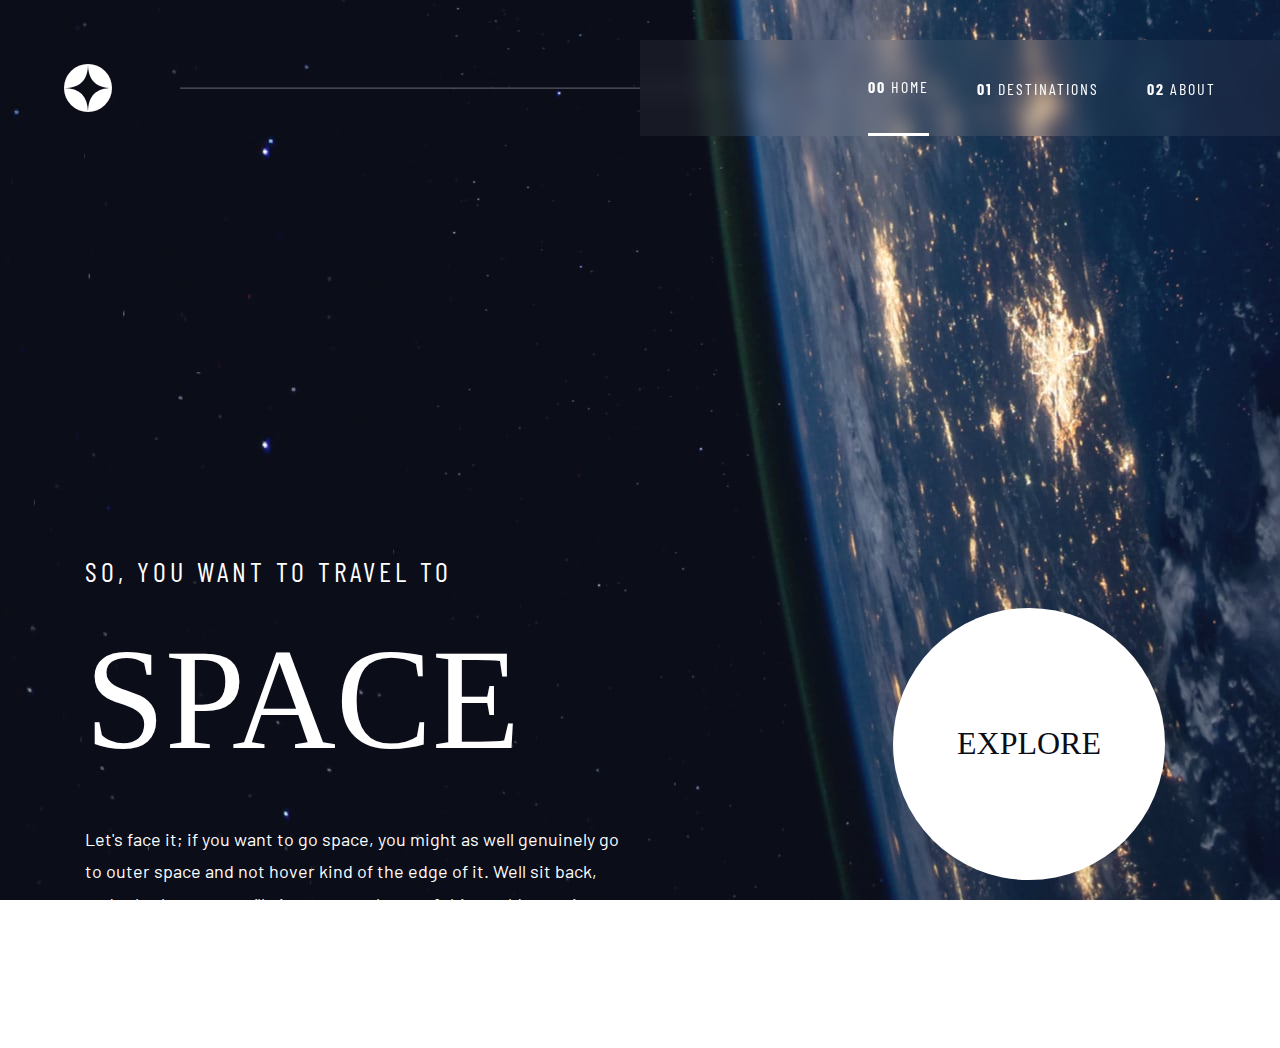
==== index.html @ 96f7bd8d "finishing home (not including hover, active)" ====
<!DOCTYPE html>
<html lang="en">
<head>
  <meta charset="UTF-8">
  <meta name="viewport" content="width=device-width, initial-scale=1.0">

  <link rel="icon" type="image/png" sizes="32x32" href="./assets/favicon-32x32.png">
  <link rel="stylesheet" href="./style/variable.css">
  <link rel="stylesheet" href="./style/header.css">
  <link rel="stylesheet" href="./style/index.css">
  <link rel="preconnect" href="https://fonts.googleapis.com">
  <link rel="preconnect" href="https://fonts.gstatic.com" crossorigin>
  <link href="https://fonts.googleapis.com/css2?family=Barlow+Condensed:ital,wght@0,100;0,200;0,300;0,400;0,500;0,600;0,700;0,800;0,900;1,100;1,200;1,300;1,400;1,500;1,600;1,700;1,800;1,900&family=Barlow:ital,wght@0,100;0,200;0,300;0,400;0,500;0,600;0,700;0,800;0,900;1,100;1,200;1,300;1,400;1,500;1,600;1,700;1,800;1,900&family=Bellefair&display=swap" rel="stylesheet">
  <title>Frontend Mentor | Space tourism website</title>
</head>
<body>
  <header>
    <div class="header_logo">
      <img class="logo" src="starter-code/assets/shared/logo.svg" alt="logo">
      <hr>
    </div>
    <nav>
      <ul class="nav-list">
        <li class="js-is-active"><a class="nav-button" href="#"><span class="numb">00</span> HOME</a></li>
        <li><a class="nav-button" href="#"><span class="numb">01</span> DESTINATIONS</a></li>
        <li><a class="nav-button" href="#"><span class="numb">02</span> ABOUT</a></li>
      </ul>
    </nav>
  </header>

  <main>
    <div class="hero">
      <div class="second-hero-container">
        <div class="text">
          <p class="upper">SO, YOU WANT TO TRAVEL TO</p>
          <P class="middle">SPACE</P>
          <P class="description">Let's face it; if you want to go space, you might as well genuinely go to outer space and not hover kind of the edge of it. Well sit back, and relax because we'll give you a truly out of this world experience</P>
        </div>
        <div class="explore-button-container">
          <button class="explore">EXPLORE</button>
        </div>
      </div>
    </div>
  </main>
</body>
</html>
---- style/variable.css ----
/* Reset CSS */
* {
  margin: 0;
  padding: 0;
  box-sizing: border-box;
}

html, body {
  width: 100%;
  height: 100%;
  font-family: Arial, sans-serif;
}

img {
  max-width: 100%;
  height: auto;
  display: block;
}

ul, ol {
  list-style: none;
}

a {
  text-decoration: none;
  color: inherit;
}

button {
  background: none;
  border: none;
  cursor: pointer;
}

input, textarea {
  font-family: inherit;
}

/* setup color and spacing */

:root {
  --white : #FFFFFF;
  --blue-900 : #0B0D17;
  --blue-300 : #D0D6F9;

  /* text preset 1 */
  --text-preset-1-font : bellefaire;
  --text-preset-1-size : 144px;
  --text-preset-1-weight : 400;
  --text-preset-1-line-height : 171.9%;
  --text-preset-1-letter-spacing : 0px;

  /* text preset 2 */
  --text-preset-2-font : bellefaire;
  --text-preset-2-size : 100px;
  --text-preset-2-weight : 400;
  --text-preset-2-line-height : 114.6%;
  --text-preset-2-letter-spacing : 0px;

  /* text preset 3 */
  --text-preset-3-font : bellefaire;
  --text-preset-3-size : 56px;
  --text-preset-3-weight : 400;
  --text-preset-3-line-height : 64.2%;
  --text-preset-3-letter-spacing : 0px;

  /* text preset 4 */
  --text-preset-4-font : bellefaire;
  --text-preset-4-size : 32px;
  --text-preset-4-weight : 400;
  --text-preset-4-line-height : 36.7%;
  --text-preset-4-letter-spacing : 0px;

  /* text preset 5 */
  --text-preset-5-font : 'barlow condensed';
  --text-preset-5-size : 28px;
  --text-preset-5-weight : 400;
  --text-preset-5-line-height : 33.6%;
  --text-preset-5-letter-spacing : 4px;

  /* text preset 6 */
  --text-preset-6-font : bellefaire;
  --text-preset-6-size : 28px;
  --text-preset-6-weight : 400;
  --text-preset-6-line-height : 32.1%;
  --text-preset-6-letter-spacing : 0px;

  /* text preset 7 */
  --text-preset-7-font : 'barlow condensed';
  --text-preset-7-size : 14px;
  --text-preset-7-weight : 400;
  --text-preset-7-line-height : 16.8%;
  --text-preset-7-letter-spacing : 2px;

  /* text preset 8 */
  --text-preset-8-font : 'barlow condensed';
  --text-preset-8-size : 16px;
  --text-preset-8-weight : 400;
  --text-preset-8-line-height : 19.2%;
  --text-preset-8-letter-spacing : 2px;

  /* text preset 9 */
  --text-preset-9-font : barlow;
  --text-preset-9-size : 18px;
  --text-preset-9-weight : 400;
  --text-preset-9-line-height : 180%;
  --text-preset-9-letter-spacing : 0px;
}

/* setup spacing  */

.container {
  margin: 0 auto;
  padding: 0 24px;
}
@media (min-width: 1600px) {
 .contaner{
    padding: 0 128px;
 }
}
@media (min-width: 1200px) {
 .contaner{
    padding: 0 96px;
 }
}
@media (min-width: 1000px) {
 .contaner{
    padding: 0 80px;
 }
}
@media (min-width: 800px) {
 .contaner{
    padding: 0 64px;
 }
}
@media (min-width: 600px) {
 .contaner{
    padding: 0 48px;
 }
}
@media (min-width: 500px) {
 .contaner{
    padding: 0 40px;
 }
}
@media (min-width: 400px) {
 .contaner{
    padding: 0 32px;
 }
}
@media (min-width: 300px) {
 .contaner{
    padding: 0 24px;
 }
}
@media (min-width: 200px) {
 .contaner{
    padding: 0 16px;
 }
}
---- style/header.css ----
/* header - start */
header {
  display: flex;
  justify-content: space-between;
  align-items: center;
  padding: 24px 0;
  box-sizing: border-box;
  padding-top: 40px;
  position: relative;
}

.header_logo {
  width: 40%;
  display: flex;
  align-items: center;
  justify-content: space-between;
}

.logo {
  margin-left: 64px;
  width: 48px;
  height: 48px;
  cursor: pointer;
}

header hr {
  position: absolute;
  left: 180px;
  height: 1px;
  opacity: 0.25;
  width: 50%;
  z-index: 100px;
}

nav {
  display: flex;
  background-color: rgba(255, 255, 255, 0.05);
  width: 50%;
  height: 96px;
  padding: 0px 64px;
  backdrop-filter: blur(10px);
}

.nav-list {
  display: flex;
  justify-content: flex-end;
  column-gap: 48px;
  width: 100%;
  align-items: center;
}

.nav-list ul {
  display: flex;
  align-items: center;
  column-gap: 48px;
  width: 100%;
}
.nav-list li {
  box-sizing: border-box;
  align-content: center;
  width: fit-content;
  height: 100%;
  font-size: 20px;
  position: relative;
}

.nav-list li::after {
  content: '';
  position: absolute;
  bottom: 0;
  left: 0;
  height: 3px;
  width: 100%;
  background-color: rgba(255, 255, 255, 0.5);
  transform: scaleX(0);
  transition-duration: 0.3s;
}

.nav-list
li:hover::after {
  transform: scaleX(1);
}

.js-is-active {
  border-bottom: 3px solid white;
}

.nav-button {
  font-family: var(--text-preset-8-font);
  font-size: var(--text-preset-8-size);
  font-weight: var(--text-preset-8-weight);
  line-height: var(--text-preset-8-line-height);
  letter-spacing: var(--text-preset-8-letter-spacing);
}

.numb {
  font-weight: bold;
}

/* header - end */
---- style/index.css ----
body {
  background-image: url(../starter-code/assets/home/background-home-desktop.jpg);
  background-size: cover;
  background-position: center;
  background-repeat: no-repeat;
  display: flex;
  flex-direction: column;
  color: white;
}

/* main - start */

main {
  display: flex;
  padding: 128px 0px;
  box-sizing: border-box;
  height: 100%;
  justify-content: center;
  align-items: center;
}

.hero {
  width: 1110px;
  height: 632px;
  display: flex;
  justify-content: space-between;
  align-items: end;
}

.second-hero-container {
  display: flex;
  align-items: center;
}

.text {
  width: 540px;
}

.upper {
  font-family: var(--text-preset-5-font);
  font-size: var(--text-preset-5-size);
  font-weight: var(--text-preset-5-weight);
  line-height: var(--text-preset-5-line-height);
  letter-spacing: var(--text-preset-5-letter-spacing);
}

.middle {
  font-family: var(--text-preset-1-font);
  font-size: var(--text-preset-1-size);
  font-weight: var(--text-preset-1-weight);
  line-height: var(--text-preset-1-line-height);
  letter-spacing: var(--text-preset-1-letter-spacing);
}

.description {
  font-family: var(--text-preset-9-font);
  font-size: var(--text-preset-9-size);
  font-weight: var(--text-preset-9-weight);
  line-height: var(--text-preset-9-line-height);
  letter-spacing: var(--text-preset-9-letter-spacing);
} 

.explore-button-container {
  width: 540px;
  height: 272px;
  display: flex;
  justify-content: flex-end;
  align-items: center;
}

.explore {
  color: var(--blue-900);
  background-color: white;
  border-radius: 999px;
  width: 272px;
  height: 272px;
  font-family: var(--text-preset-4-font);
  font-size: var(--text-preset-4-size);
  font-weight: var(--text-preset-4-weight);
  line-height: var(--text-preset-4-line-height);
  letter-spacing: var(--text-preset-4-letter-spacing);
  transition: outline 0.3s
}

.explore:hover {
  outline: 88px solid hsla(0, 0%, 100%, 0.25);
}
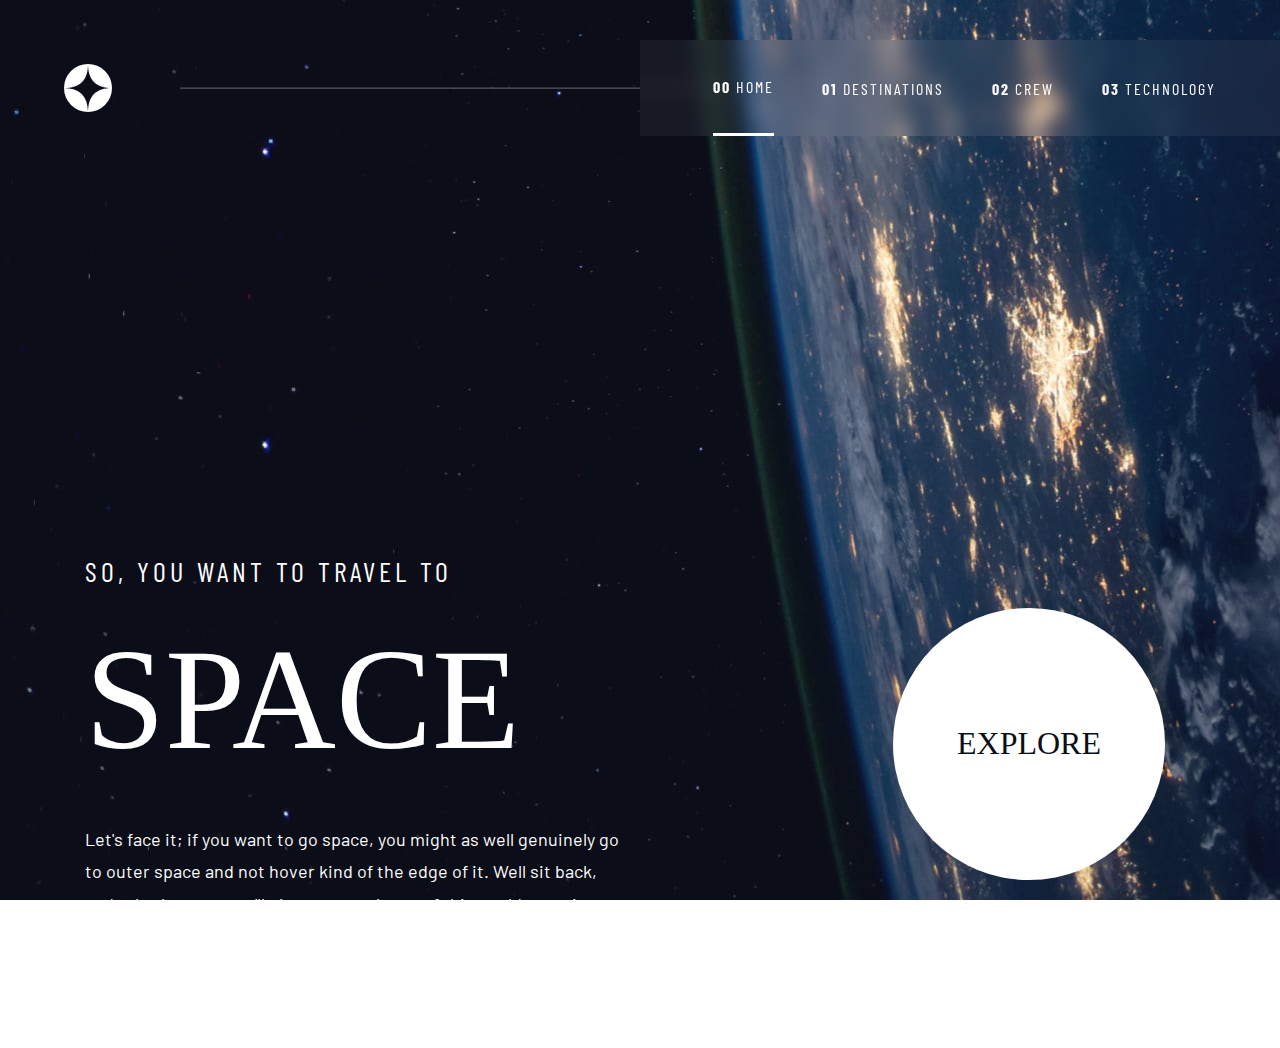
==== commit ef68123c: "make interactifity in destination page." ====
--- a/index.html
+++ b/index.html
@@ -21,9 +21,10 @@
     </div>
     <nav>
       <ul class="nav-list">
-        <li class="js-is-active"><a class="nav-button" href="#"><span class="numb">00</span> HOME</a></li>
-        <li><a class="nav-button" href="#"><span class="numb">01</span> DESTINATIONS</a></li>
-        <li><a class="nav-button" href="#"><span class="numb">02</span> ABOUT</a></li>
+        <li class="js-is-active"><a class="nav-button" href="index.html"><span class="numb">00</span> HOME</a></li>
+        <li><a class="nav-button" href="destinations.html"><span class="numb">01</span> DESTINATIONS</a></li>
+        <li><a class="nav-button" href="#"><span class="numb">02</span> CREW</a></li>
+        <li><a class="nav-button" href="#"><span class="numb">03</span> TECHNOLOGY</a></li>
       </ul>
     </nav>
   </header>
--- a/style/header.css
+++ b/style/header.css
@@ -49,6 +49,14 @@
   align-items: center;
 }
 
+.nav-button {
+  font-family: var(--text-preset-8-font);
+  font-size: var(--text-preset-8-size);
+  font-weight: var(--text-preset-8-weight);
+  line-height: var(--text-preset-8-line-height);
+  letter-spacing: var(--text-preset-8-letter-spacing);
+}
+
 .nav-list ul {
   display: flex;
   align-items: center;
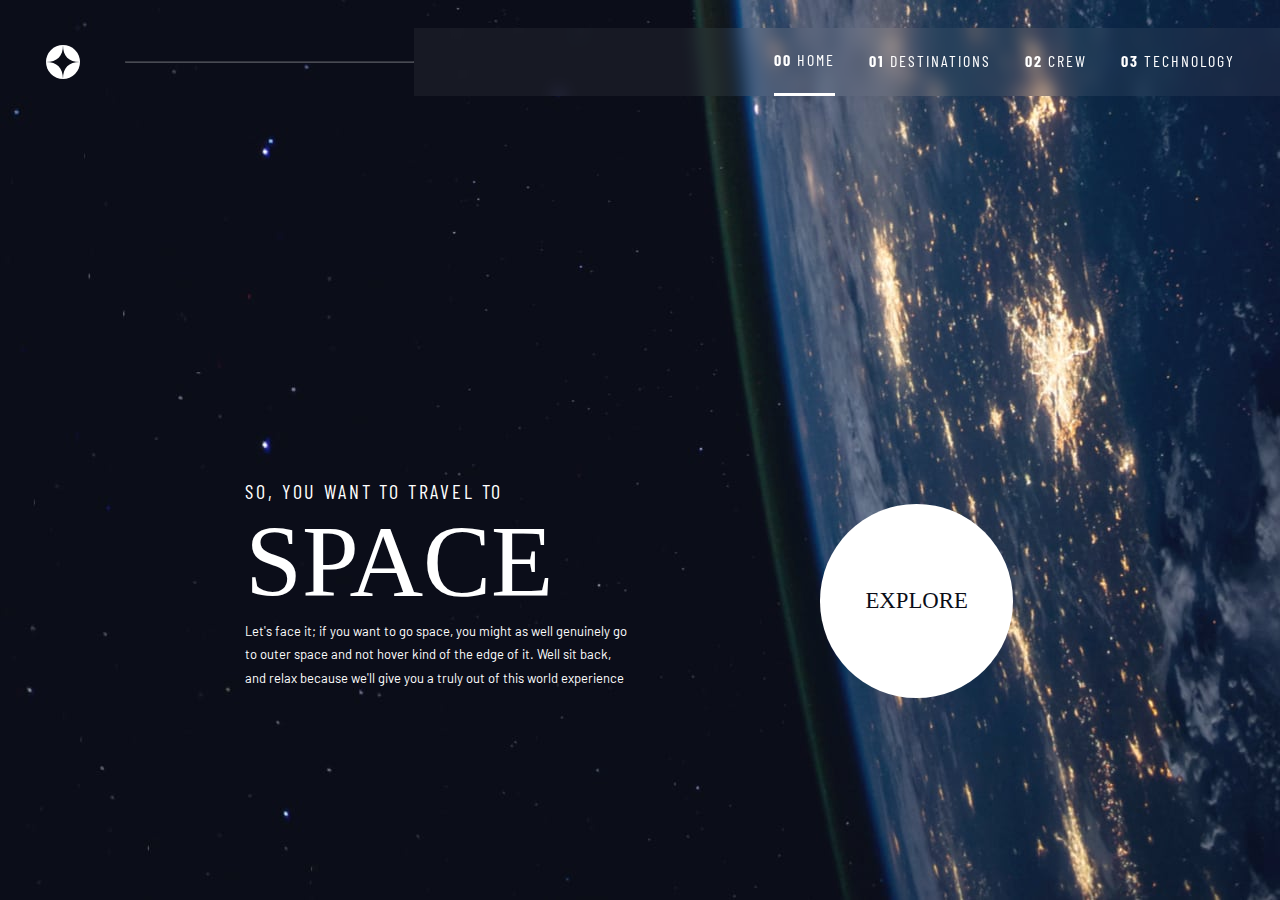
==== commit 50a4fc88: "recreating crew.css" ====
--- a/index.html
+++ b/index.html
@@ -23,7 +23,7 @@
       <ul class="nav-list">
         <li class="js-is-active"><a class="nav-button" href="index.html"><span class="numb">00</span> HOME</a></li>
         <li><a class="nav-button" href="destinations.html"><span class="numb">01</span> DESTINATIONS</a></li>
-        <li><a class="nav-button" href="#"><span class="numb">02</span> CREW</a></li>
+        <li><a class="nav-button" href="crew.html"><span class="numb">02</span> CREW</a></li>
         <li><a class="nav-button" href="#"><span class="numb">03</span> TECHNOLOGY</a></li>
       </ul>
     </nav>
--- a/style/variable.css
+++ b/style/variable.css
@@ -7,7 +7,7 @@
 
 html, body {
   width: 100%;
-  height: 100%;
+  height: 100vh;
   font-family: Arial, sans-serif;
 }
 
--- a/style/header.css
+++ b/style/header.css
@@ -3,58 +3,55 @@
   display: flex;
   justify-content: space-between;
   align-items: center;
-  padding: 24px 0;
+  padding-top: 28px;
   box-sizing: border-box;
-  padding-top: 40px;
-  position: relative;
 }
 
 .header_logo {
-  width: 40%;
+  width: fit-content;
   display: flex;
   align-items: center;
   justify-content: space-between;
+  position: relative;
+  padding-left: 45.51px;
 }
 
 .logo {
-  margin-left: 64px;
-  width: 48px;
-  height: 48px;
+  margin-right: 45.51px;
+  width: 34px;
+  height: 34px;
   cursor: pointer;
 }
 
 header hr {
-  position: absolute;
-  left: 180px;
   height: 1px;
-  opacity: 0.25;
-  width: 50%;
-  z-index: 100px;
+  width: 289px;
+  border-color: rgba(255, 255, 255, 0.25);
 }
 
 nav {
   display: flex;
   background-color: rgba(255, 255, 255, 0.05);
-  width: 50%;
-  height: 96px;
-  padding: 0px 64px;
-  backdrop-filter: blur(10px);
+  flex-grow: 1;
+  height: 68.27px;
+  padding: 0px 45.51px;
+  backdrop-filter: blur(8px);
 }
 
 .nav-list {
   display: flex;
   justify-content: flex-end;
-  column-gap: 48px;
+  column-gap: 34px;
   width: 100%;
   align-items: center;
 }
 
 .nav-button {
-  font-family: var(--text-preset-8-font);
-  font-size: var(--text-preset-8-size);
-  font-weight: var(--text-preset-8-weight);
-  line-height: var(--text-preset-8-line-height);
-  letter-spacing: var(--text-preset-8-letter-spacing);
+  font-family: 'Barlow Condensed';
+  font-size: 11;
+  font-weight: 400;
+  line-height: auto;
+  letter-spacing: 1.92px;
 }
 
 .nav-list ul {
@@ -63,12 +60,11 @@
   column-gap: 48px;
   width: 100%;
 }
-.nav-list li {
+.nav-list li{
   box-sizing: border-box;
   align-content: center;
   width: fit-content;
   height: 100%;
-  font-size: 20px;
   position: relative;
 }
 
--- a/style/index.css
+++ b/style/index.css
@@ -6,13 +6,14 @@
   display: flex;
   flex-direction: column;
   color: white;
+  min-height: 100svh;
 }
 
 /* main - start */
 
 main {
   display: flex;
-  padding: 128px 0px;
+  padding: 91px 0px;
   box-sizing: border-box;
   height: 100%;
   justify-content: center;
@@ -20,8 +21,8 @@
 }
 
 .hero {
-  width: 1110px;
-  height: 632px;
+  width: 789.33px;
+  height: 449.42px;
   display: flex;
   justify-content: space-between;
   align-items: end;
@@ -30,39 +31,41 @@
 .second-hero-container {
   display: flex;
   align-items: center;
+  height: 244px;
 }
 
 .text {
-  width: 540px;
+  width: 384px;
+  height: 100%;
 }
 
 .upper {
   font-family: var(--text-preset-5-font);
-  font-size: var(--text-preset-5-size);
+  font-size: 20px;
   font-weight: var(--text-preset-5-weight);
-  line-height: var(--text-preset-5-line-height);
-  letter-spacing: var(--text-preset-5-letter-spacing);
+  line-height: auto;
+  letter-spacing: 2.84px;
 }
 
 .middle {
   font-family: var(--text-preset-1-font);
-  font-size: var(--text-preset-1-size);
-  font-weight: var(--text-preset-1-weight);
-  line-height: var(--text-preset-1-line-height);
-  letter-spacing: var(--text-preset-1-letter-spacing);
+  font-size: 102px;
+  font-weight: 400;
+  line-height: auto;
+  letter-spacing: 0px;
 }
 
 .description {
   font-family: var(--text-preset-9-font);
-  font-size: var(--text-preset-9-size);
-  font-weight: var(--text-preset-9-weight);
-  line-height: var(--text-preset-9-line-height);
-  letter-spacing: var(--text-preset-9-letter-spacing);
+  font-size: 13px;
+  font-weight: 400;
+  line-height: 180%;
+  letter-spacing: 0px;
 } 
 
 .explore-button-container {
-  width: 540px;
-  height: 272px;
+  width: 384px;
+  height: 193px;
   display: flex;
   justify-content: flex-end;
   align-items: center;
@@ -72,13 +75,13 @@
   color: var(--blue-900);
   background-color: white;
   border-radius: 999px;
-  width: 272px;
-  height: 272px;
+  width: 193.42px;
+  height: 193.42px;
   font-family: var(--text-preset-4-font);
-  font-size: var(--text-preset-4-size);
-  font-weight: var(--text-preset-4-weight);
-  line-height: var(--text-preset-4-line-height);
-  letter-spacing: var(--text-preset-4-letter-spacing);
+  font-size: 22.76px;
+  font-weight: 400;
+  line-height: auto;
+  letter-spacing: 0px;
   transition: outline 0.3s
 }
 
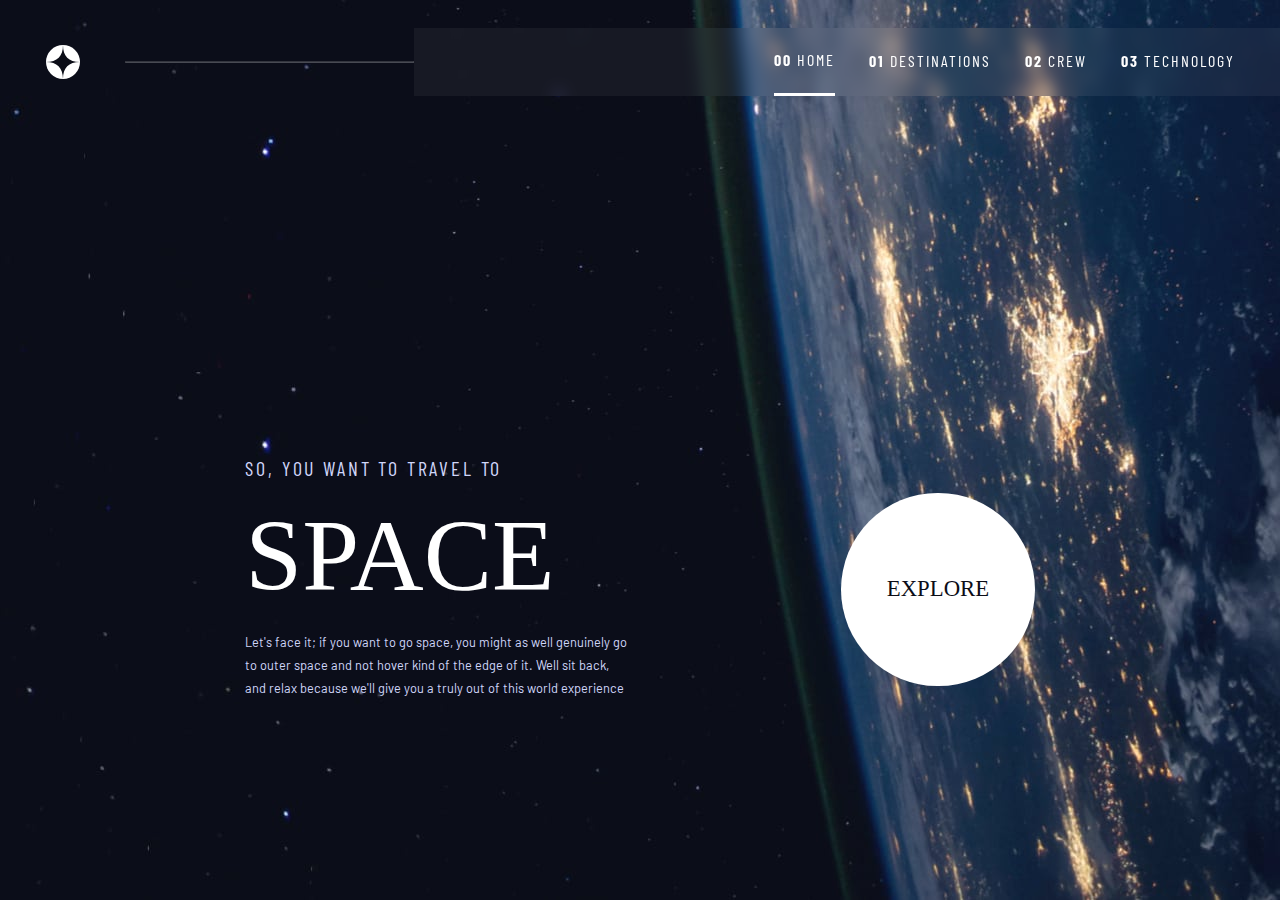
==== commit b0ae41fc: "finishing index page" ====
--- a/index.html
+++ b/index.html
@@ -24,7 +24,7 @@
         <li class="js-is-active"><a class="nav-button" href="index.html"><span class="numb">00</span> HOME</a></li>
         <li><a class="nav-button" href="destinations.html"><span class="numb">01</span> DESTINATIONS</a></li>
         <li><a class="nav-button" href="crew.html"><span class="numb">02</span> CREW</a></li>
-        <li><a class="nav-button" href="#"><span class="numb">03</span> TECHNOLOGY</a></li>
+        <li><a class="nav-button" href="technology.html"><span class="numb">03</span> TECHNOLOGY</a></li>
       </ul>
     </nav>
   </header>
@@ -38,10 +38,11 @@
           <P class="description">Let's face it; if you want to go space, you might as well genuinely go to outer space and not hover kind of the edge of it. Well sit back, and relax because we'll give you a truly out of this world experience</P>
         </div>
         <div class="explore-button-container">
-          <button class="explore">EXPLORE</button>
+          <a href="destinations.html" class="explore">EXPLORE</a>
         </div>
       </div>
     </div>
   </main>
+  <script src="./script/index.js"></script>
 </body>
 </html>--- a/style/header.css
+++ b/style/header.css
@@ -54,12 +54,6 @@
   letter-spacing: 1.92px;
 }
 
-.nav-list ul {
-  display: flex;
-  align-items: center;
-  column-gap: 48px;
-  width: 100%;
-}
 .nav-list li{
   box-sizing: border-box;
   align-content: center;
@@ -76,13 +70,22 @@
   height: 3px;
   width: 100%;
   background-color: rgba(255, 255, 255, 0.5);
-  transform: scaleX(0);
-  transition-duration: 0.3s;
+  opacity: 0;
+  transition: opacity 0.4s ease-in-out;
 }
 
 .nav-list
 li:hover::after {
-  transform: scaleX(1);
+  opacity: 1;
+}
+
+.nav-list
+li.active:hover::after {
+  opacity: 1;
+}
+
+.nav-list li.js-is-active::after {
+  opacity: 0;
 }
 
 .js-is-active {
@@ -99,6 +102,4 @@
 
 .numb {
   font-weight: bold;
-}
-
-/* header - end */+}--- a/style/index.css
+++ b/style/index.css
@@ -31,25 +31,31 @@
 .second-hero-container {
   display: flex;
   align-items: center;
-  height: 244px;
+  justify-content: space-between;
+  height: 267.13px;
+  width: 100%;
 }
 
 .text {
   width: 384px;
   height: 100%;
+  display: flex;
+  flex-direction: column;
+  gap: 17.07px;
 }
 
 .upper {
   font-family: var(--text-preset-5-font);
-  font-size: 20px;
+  font-size: 19.91px;
   font-weight: var(--text-preset-5-weight);
   line-height: auto;
   letter-spacing: 2.84px;
+  color: var(--blue-300);
 }
 
 .middle {
   font-family: var(--text-preset-1-font);
-  font-size: 102px;
+  font-size: 102.4px;
   font-weight: 400;
   line-height: auto;
   letter-spacing: 0px;
@@ -57,10 +63,11 @@
 
 .description {
   font-family: var(--text-preset-9-font);
-  font-size: 13px;
+  font-size: 12.8px;
   font-weight: 400;
   line-height: 180%;
   letter-spacing: 0px;
+  color: var(--blue-300);
 } 
 
 .explore-button-container {
@@ -72,6 +79,9 @@
 }
 
 .explore {
+  display: flex;
+  justify-content: center;
+  align-items: center;
   color: var(--blue-900);
   background-color: white;
   border-radius: 999px;
@@ -82,7 +92,8 @@
   font-weight: 400;
   line-height: auto;
   letter-spacing: 0px;
-  transition: outline 0.3s
+  outline: 88px solid hsla(0, 0%, 100%, 0);
+  transition: outline 0.4s ease-in-out;
 }
 
 .explore:hover {
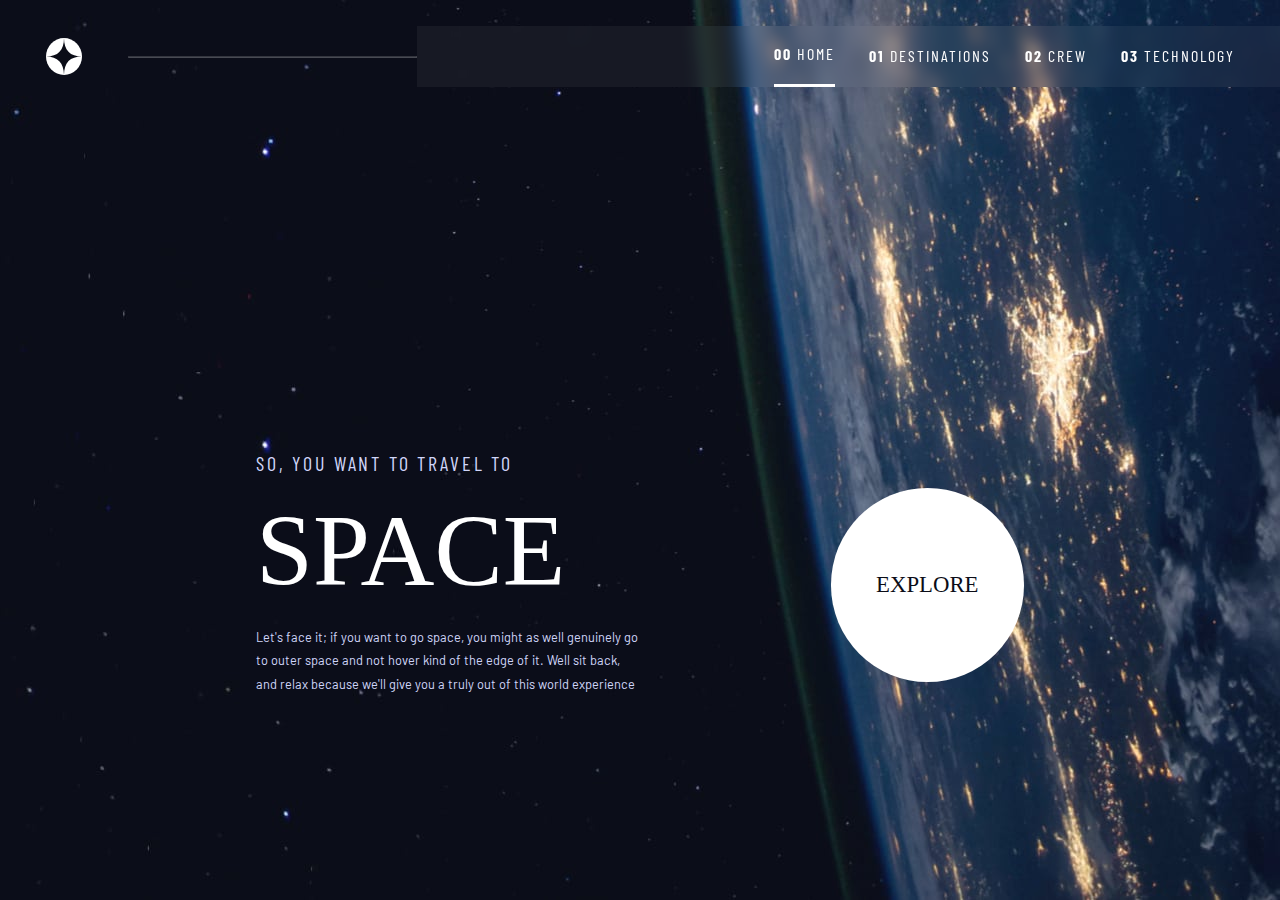
==== commit f221230e: "rs for tablet scrensize" ====
--- a/index.html
+++ b/index.html
@@ -20,6 +20,7 @@
       <hr>
     </div>
     <nav>
+      <button class="burger-btn">&#9776;</button>
       <ul class="nav-list">
         <li class="js-is-active"><a class="nav-button" href="index.html"><span class="numb">00</span> HOME</a></li>
         <li><a class="nav-button" href="destinations.html"><span class="numb">01</span> DESTINATIONS</a></li>
--- a/style/header.css
+++ b/style/header.css
@@ -3,12 +3,15 @@
   display: flex;
   justify-content: space-between;
   align-items: center;
-  padding-top: 28px;
+  height: 96px;
+  padding-top: 26px;
   box-sizing: border-box;
+  width: 100vw;
 }
 
 .header_logo {
   width: fit-content;
+  height: 100%;
   display: flex;
   align-items: center;
   justify-content: space-between;
@@ -18,8 +21,9 @@
 
 .logo {
   margin-right: 45.51px;
-  width: 34px;
-  height: 34px;
+  aspect-ratio: 1 / 1;
+  height: 60%;
+  width: auto;
   cursor: pointer;
 }
 
@@ -33,9 +37,13 @@
   display: flex;
   background-color: rgba(255, 255, 255, 0.05);
   flex-grow: 1;
-  height: 68.27px;
+  height: 100%;
   padding: 0px 45.51px;
   backdrop-filter: blur(8px);
+}
+
+.burger-btn {
+  display: none;
 }
 
 .nav-list {
@@ -102,4 +110,29 @@
 
 .numb {
   font-weight: bold;
+}
+
+@media (max-width: 848px) {
+  header {
+    padding-top: 0;
+  }
+
+  .header_logo {
+    width: 18%;
+    display: flex;
+    justify-content: center;
+    align-items: center;
+  }
+
+  .header_logo hr {
+    display: none;
+  }
+
+  nav {
+    flex: 1;
+  }
+}
+
+@media (max-width: 561px) {
+
 }--- a/style/index.css
+++ b/style/index.css
@@ -6,7 +6,8 @@
   display: flex;
   flex-direction: column;
   color: white;
-  min-height: 100svh;
+  width: 100vw;
+  height: 100vh;
 }
 
 /* main - start */
@@ -16,16 +17,19 @@
   padding: 91px 0px;
   box-sizing: border-box;
   height: 100%;
+  width: 100vw;
   justify-content: center;
   align-items: center;
 }
 
 .hero {
-  width: 789.33px;
+  max-width: 800px;
+  min-width: 500px;
   height: 449.42px;
   display: flex;
   justify-content: space-between;
   align-items: end;
+  flex-shrink: 1;
 }
 
 .second-hero-container {
@@ -100,3 +104,63 @@
   outline: 88px solid hsla(0, 0%, 100%, 0.25);
 }
 
+@media (max-width: 848px) {
+  body {
+    background-image: url(../starter-code/assets/home/background-home-tablet.jpg);
+    background-position: center;
+    background-repeat: no-repeat;
+    background-size: cover;
+  }
+
+  .hero {
+    width: 90vw;
+    height: 95%;
+  }
+
+  .second-hero-container {
+    height: 100%;
+    width: 100%;
+    flex-direction: column;
+    justify-content: space-between;
+    align-items: center;
+  }
+  
+  .text {
+    text-align: center;
+    height: fit-content;
+    width: 100%;
+  }
+
+  .upper {
+    font-family: var(--text-preset-5-font);
+    font-size: var(--text-preset-5-size);
+    font-weight: var(--text-preset-5-weight);
+    letter-spacing: var(--text-preset-5-letter-spacing);
+  }
+
+  .middle {
+   font-size: 10rem;
+  }
+
+  .description {
+    font-size: 1.125rem;
+    width: 80%;
+    align-self: center;
+  }
+
+
+  .explore-button-container {
+    justify-content: center;
+    align-items: center;
+    width: 80%;
+    height: 42%;
+  }
+
+  .explore {
+    height: 100%;
+    width: auto;
+    aspect-ratio: 1/1;
+    border-radius: 50%;
+    font-size: 2rem;
+  }
+}